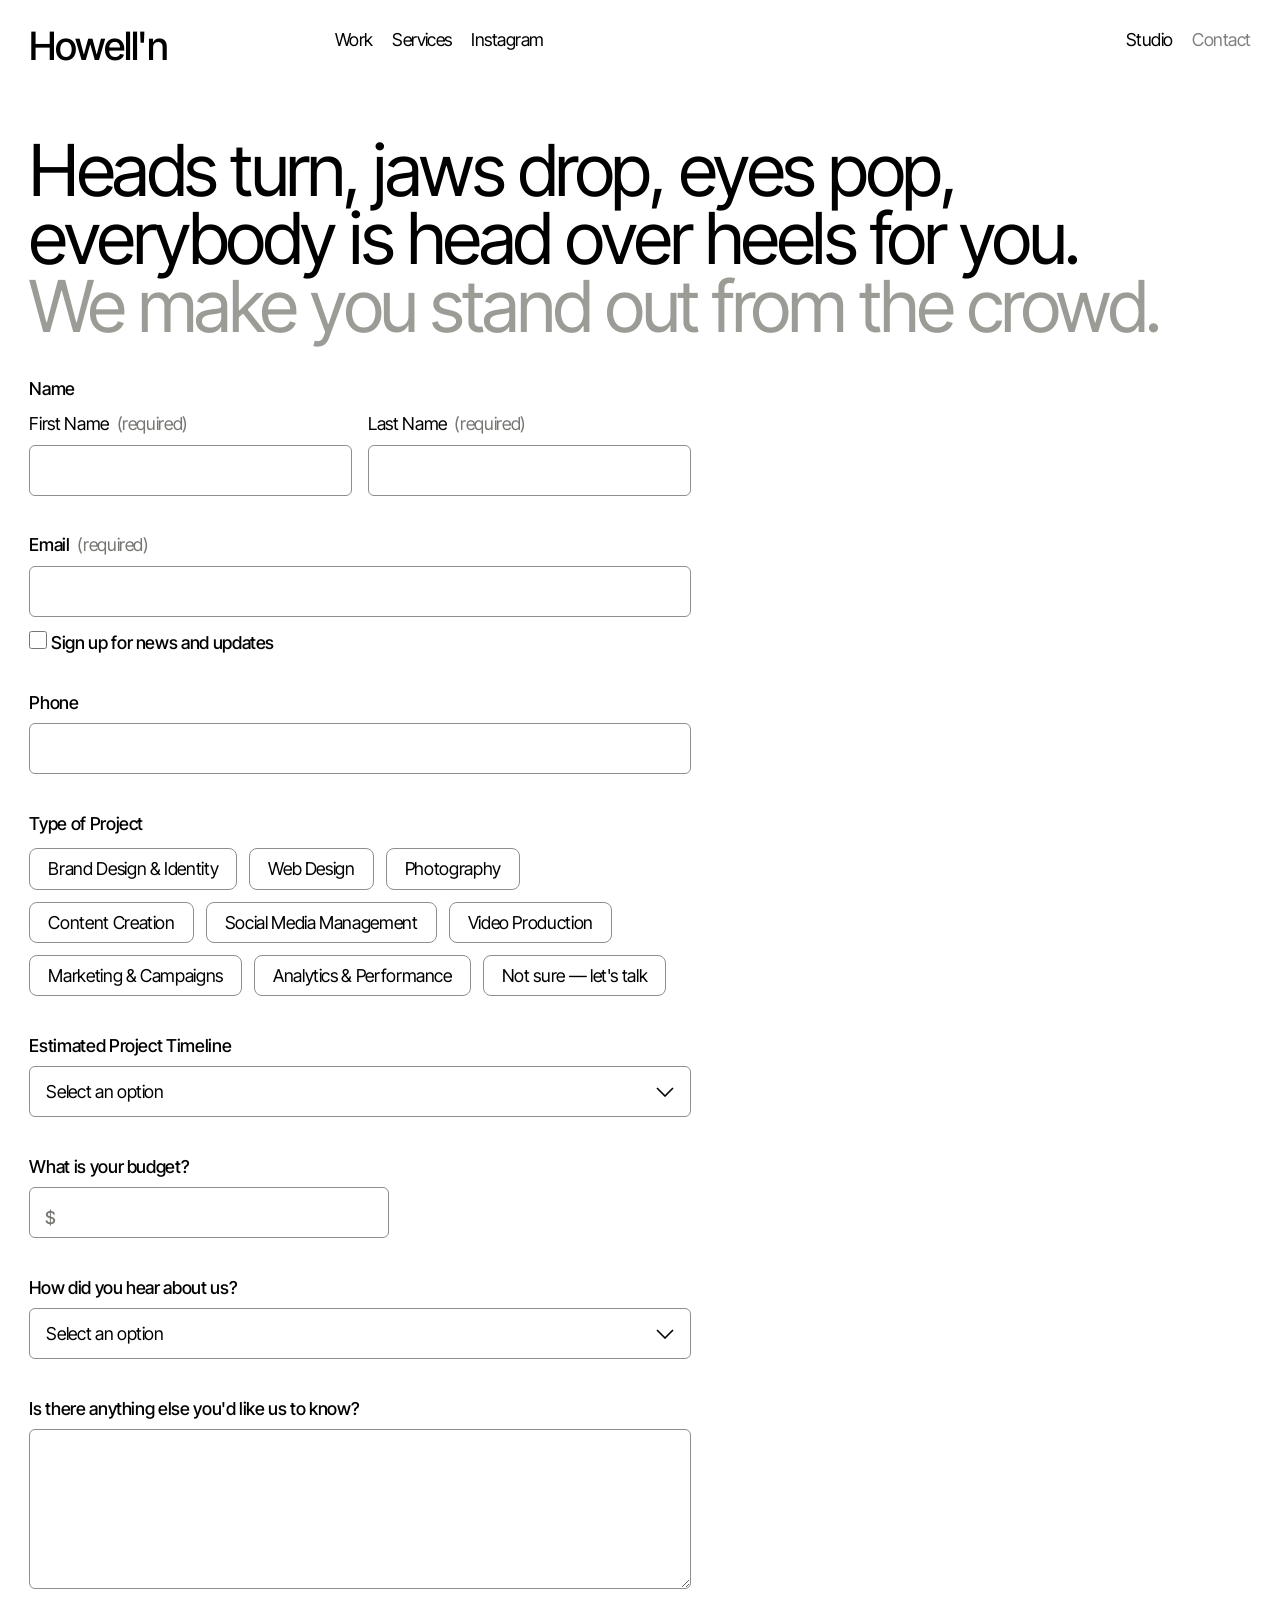
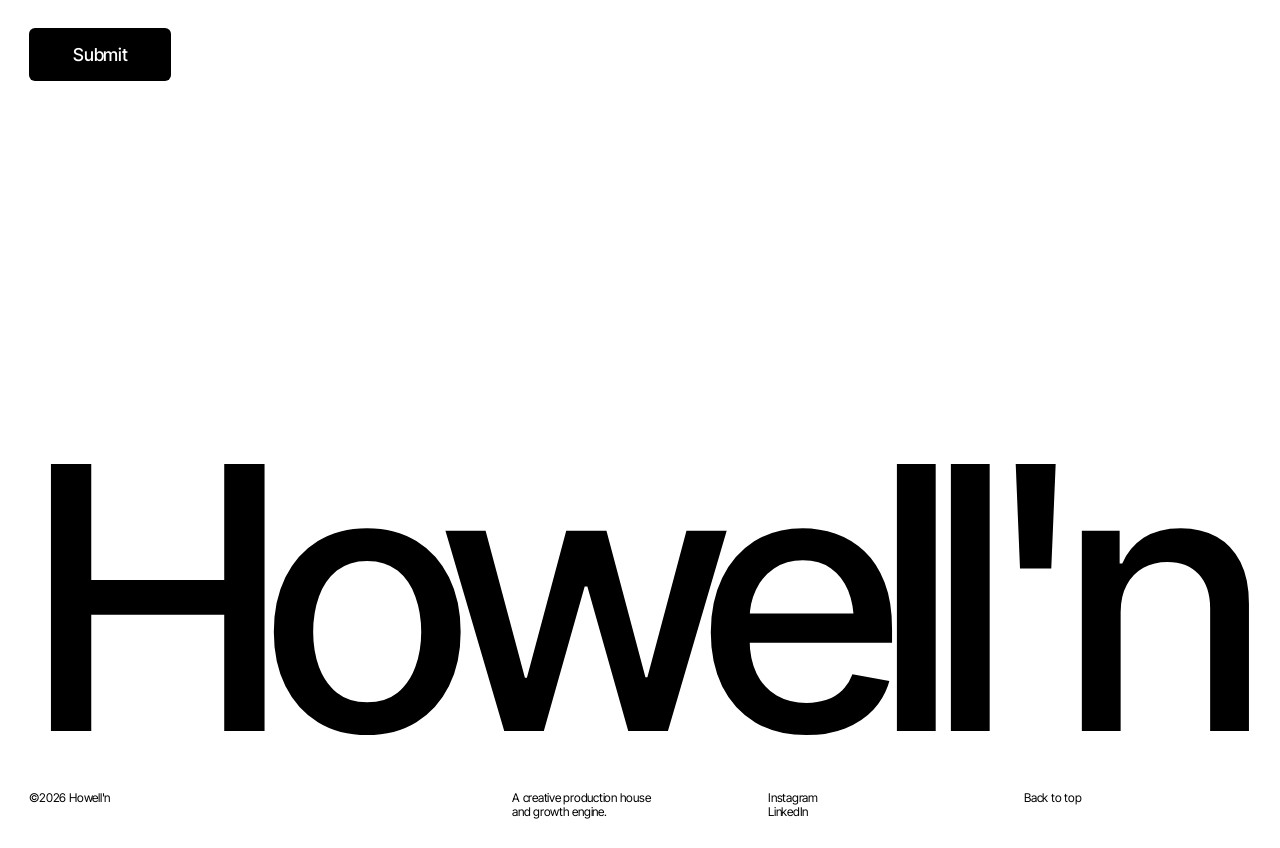
==== contact.html @ c181063a "Add Hot Kini project, matching the portfolio case (v=47) Co-Authored-By: Claude Opus 5.5 <noreply@an" ====
<!doctype html>
<html lang="en">
<head>
  <meta charset="utf-8">
  <!-- Until GitHub Pages "Enforce HTTPS" is on, send http visitors to the secure address -->
  <script>if (location.protocol === "http:" && /(^|\.)howelln\.com$/.test(location.hostname)) location.replace("https://howelln.com" + location.pathname + location.search + location.hash);</script>
  <meta name="viewport" content="width=device-width, initial-scale=1">
  <title>Contact — Howell'n</title>
  <meta name="description" content="Start a project with Howell'n.">
  <meta property="og:title" content="Contact — Howell'n">
  <meta property="og:description" content="Bringing vision to fruition.">
  <meta property="og:image" content="https://howelln.com/assets/img/og-image.jpg?v=2">
  <meta property="og:image:width" content="1200">
  <meta property="og:image:height" content="630">
  <meta name="twitter:card" content="summary_large_image">
  <link rel="icon" href="assets/img/favicon.svg?v=2" type="image/svg+xml">
  <link rel="icon" href="assets/img/favicon.png?v=2" type="image/png">
  <link rel="apple-touch-icon" href="assets/img/apple-touch-icon.png?v=2">
  <link rel="preconnect" href="https://fonts.googleapis.com">
  <link rel="preconnect" href="https://fonts.gstatic.com" crossorigin>
  <link href="https://fonts.googleapis.com/css2?family=Inter+Tight:wght@400;500&display=swap" rel="stylesheet">
  <link rel="stylesheet" href="styles.css?v=47">
</head>
<body class="page-contact">
  <a class="skip-link" href="#main">Skip to content</a>

  <header class="header">
    <a class="header-logo" href="/" aria-label="Howell'n, home">Howell'n</a>
    <nav class="header-nav" aria-label="Main">
      <a href="/#work">Work</a>
      <a href="/#capabilities">Services</a>
      <a href="https://www.instagram.com/howellnstudio/" target="_blank" rel="noopener">Instagram</a>
    </nav>
    <div class="header-right">
      <a href="/studio">Studio</a>
      <a class="header-contact" href="/contact" aria-current="page">Contact</a>
    </div>
  </header>

  <main id="main" class="contact-page">
    <span id="top"></span>

    <section class="hero">
      <h1 class="hero-title">Heads turn, jaws drop, eyes pop, everybody is head over heels for you.<br><span>We make you stand out from the crowd.</span></h1>
    </section>

    <!-- Entries go to Formspree (data-endpoint). If that address is ever removed, Submit
         falls back to opening the visitor's email app with everything filled in. -->
    <form class="cf" id="contact-form" data-endpoint="https://formspree.io/f/xqppbbpr" data-email="designs@howellnmedia.com" novalidate>
      <input type="hidden" name="_subject" value="New project enquiry from the Howell'n website">
      <fieldset class="cf-field">
        <legend>Name</legend>
        <div class="cf-row">
          <label>First Name <em>(required)</em><input type="text" name="First name" autocomplete="given-name" required></label>
          <label>Last Name <em>(required)</em><input type="text" name="Last name" autocomplete="family-name" required></label>
        </div>
      </fieldset>

      <div class="cf-field">
        <label>Email <em>(required)</em><input type="email" name="email" autocomplete="email" required></label>
        <label class="cf-check"><input type="checkbox" name="Newsletter" value="Yes"> Sign up for news and updates</label>
      </div>

      <div class="cf-field">
        <label>Phone<input type="tel" name="Phone" autocomplete="tel"></label>
      </div>

      <fieldset class="cf-field">
        <legend>Type of Project</legend>
        <div class="cf-pills">
          <label><input type="checkbox" name="Project type" value="Brand Design & Identity"><span>Brand Design &amp; Identity</span></label>
          <label><input type="checkbox" name="Project type" value="Web Design"><span>Web Design</span></label>
          <label><input type="checkbox" name="Project type" value="Photography"><span>Photography</span></label>
          <label><input type="checkbox" name="Project type" value="Content Creation"><span>Content Creation</span></label>
          <label><input type="checkbox" name="Project type" value="Social Media Management"><span>Social Media Management</span></label>
          <label><input type="checkbox" name="Project type" value="Video Production"><span>Video Production</span></label>
          <label><input type="checkbox" name="Project type" value="Marketing & Campaigns"><span>Marketing &amp; Campaigns</span></label>
          <label><input type="checkbox" name="Project type" value="Analytics & Performance"><span>Analytics &amp; Performance</span></label>
          <label><input type="checkbox" name="Project type" value="Not sure — let's talk"><span>Not sure — let's talk</span></label>
        </div>
      </fieldset>

      <div class="cf-field">
        <label>Estimated Project Timeline
          <select name="Timeline">
            <option value="">Select an option</option>
            <option>As soon as possible</option>
            <option>Within 1 month</option>
            <option>1–3 months</option>
            <option>3–6 months</option>
            <option>6+ months</option>
            <option>Flexible</option>
          </select>
        </label>
      </div>

      <div class="cf-field">
        <label>What is your budget?
          <span class="cf-money"><span aria-hidden="true">$</span><input type="text" name="Budget" inputmode="decimal"></span>
        </label>
      </div>

      <div class="cf-field">
        <label>How did you hear about us?
          <select name="Heard about us">
            <option value="">Select an option</option>
            <option>Instagram</option>
            <option>Referral / word of mouth</option>
            <option>Google</option>
            <option>LinkedIn</option>
            <option>Saw our work</option>
            <option>Other</option>
          </select>
        </label>
      </div>

      <div class="cf-field">
        <label>Is there anything else you'd like us to know?<textarea name="Message" rows="6"></textarea></label>
      </div>

      <button class="cf-submit" type="submit">Submit</button>
      <p class="cf-status" role="status" aria-live="polite"></p>
    </form>
  </main>

  <footer class="footer">
    <div class="footer-wordmark" aria-hidden="true"><span id="wordmark">Howell'n</span></div>
    <div class="footer-meta">
      <p>&copy;<span id="year">2026</span> Howell'n</p>
      <p>A creative production house<br>and growth engine.</p>
      <p>
        <a href="https://www.instagram.com/howellnstudio/" target="_blank" rel="noopener">Instagram</a><br>
        <a href="https://www.linkedin.com/company/howell-n-media/" target="_blank" rel="noopener">LinkedIn</a>
      </p>
      <p><a href="#top">Back to top</a></p>
    </div>
  </footer>

  <script src="projects.js?v=47"></script>
  <script src="main.js?v=47"></script>
</body>
</html>
---- styles.css ----
/* ==========================================================================
   Howell'n
   ========================================================================== */

:root {
  --bg: #f7f7f7;
  --fg: #000;
  --muted: #9b9c96;
  --muted-2: #767773;
  --pill: #ebebeb;
  --blank: #e8e8e6;
  --line: #000;

  --font: "Inter Tight", "Helvetica Neue", Helvetica, Arial, sans-serif;

  --gutter: clamp(16px, 2.3vw, 34px);
  --fs-sm: 12px;
  --fs-base: clamp(16px, 1.39vw, 20px);
  --fs-lg: clamp(30px, 4.3vw, 62px);
  --fs-logo: clamp(28px, 3.05vw, 44px);
  --lh-display: 0.95; /* leading for the big headlines */

  --ease: cubic-bezier(0.22, 1, 0.36, 1);
}

*,
*::before,
*::after { box-sizing: border-box; }

html { scroll-behavior: smooth; -webkit-text-size-adjust: 100%; }

body {
  margin: 0;
  background: var(--bg);
  color: var(--fg);
  font-family: var(--font);
  font-size: var(--fs-base);
  line-height: 0.95;
  letter-spacing: -0.03em;
  -webkit-font-smoothing: antialiased;
  overflow-x: hidden;
}

[hidden] { display: none !important; }
h1, h2, h3, p, ul { margin: 0; padding: 0; font-weight: 400; }
ul { list-style: none; }
img, video { display: block; max-width: 100%; }
a { color: inherit; text-decoration: none; }
button { font: inherit; letter-spacing: inherit; color: inherit; background: none; border: 0; padding: 0; cursor: pointer; }

a, button { transition: color 0.25s ease, opacity 0.25s ease; }

.skip-link {
  position: absolute; left: var(--gutter); top: -100px; z-index: 200;
  background: var(--fg); color: var(--bg); padding: 10px 14px;
}
.skip-link:focus { top: 10px; }

:focus-visible { outline: 2px solid currentColor; outline-offset: 3px; }

/* ---------- Loader ---------- */
.loader {
  position: fixed; inset: 0; z-index: 300;
  display: grid; place-items: center;
  background: radial-gradient(circle at 50% 50%, #262626 0%, #0b0b0b 38%, #000 70%);
  transition: opacity 0.5s var(--ease), visibility 0.5s;
}
.loader span {
  color: #fff; font-size: var(--fs-logo); font-weight: 500; line-height: 0.88; letter-spacing: -0.03em;
  animation: pulse 1.6s ease-in-out infinite;
}
body:not(.is-loading) .loader { opacity: 0; visibility: hidden; }
body.is-loading { overflow: hidden; }

@keyframes pulse { 50% { opacity: 0.55; transform: scale(0.97); } }

/* ---------- Header ---------- */
.header {
  position: fixed; top: 0; left: 0; right: 0; z-index: 100;
  display: grid;
  grid-template-columns: 1fr 2fr 1fr;
  align-items: start;
  padding: var(--gutter);
  color: #fff;
  mix-blend-mode: difference;
  pointer-events: none;
}
.header a { pointer-events: auto; }

.header-logo {
  font-size: var(--fs-logo); line-height: 0.88; letter-spacing: -0.03em; font-weight: 500;
  justify-self: start;
}

.header-nav { display: flex; gap: 1.1em; padding-top: 0.15em; }
.header-nav a:hover, .header-contact:hover { opacity: 0.5; }

.header-right { justify-self: end; display: flex; gap: 1.1em; padding-top: 0.15em; }
.header-right a:hover { opacity: 0.5; }
.header-right a[aria-current="page"] { opacity: 0.5; }

/* "Contact" → "Copied" swap */
.copy-email { position: relative; display: inline-grid; }
.copy-email .copy, .copy-email .copied { grid-area: 1 / 1; transition: opacity 0.3s ease, transform 0.4s var(--ease); }
.copy-email .copied { opacity: 0; transform: translateY(40%); }
.copy-email.is-copied .copy { opacity: 0; transform: translateY(-40%); }
.copy-email.is-copied .copied { opacity: 1; transform: none; }

/* ---------- Hero ---------- */
/* The headline sits centred (top to bottom) in the space between the header and
   the first project. */
.hero {
  display: flex; align-items: center;
  min-height: clamp(280px, 46vh, 520px);
  padding: calc(var(--gutter) * 2 + var(--fs-logo)) var(--gutter) 0;
}
.hero-title {
  font-size: clamp(36px, 5.6vw, 84px);
  line-height: var(--lh-display);
  letter-spacing: -0.035em;
  max-width: 16em;
}
.hero-title span { color: var(--muted); }

.hero-media {
  width: 76%;
  margin: 0 auto;
  aspect-ratio: 16 / 9;
  background: radial-gradient(circle at 50% 50%, #2a2a2a 0%, #0d0d0d 42%, #000 75%);
  display: grid; place-items: center;
  overflow: hidden;
}
.hero-media video, .hero-media img { width: 100%; height: 100%; object-fit: cover; }
.hero-mark { color: #fff; font-size: var(--fs-lg); font-weight: 500; line-height: var(--lh-display); letter-spacing: -0.035em; }

.statement {
  margin-top: clamp(40px, 5.5vw, 80px);
  font-size: var(--fs-lg);
  line-height: var(--lh-display);
  letter-spacing: -0.035em;
  max-width: 22em;
}
.statement a { color: var(--muted); }
.statement a:hover { color: var(--fg); }

/* ---------- Work ---------- */
.work { padding: clamp(80px, 10vw, 150px) var(--gutter) 0; }
.hero + .work { padding-top: 0; }

.work-head:has(.filters[hidden]) { display: none; }
.work-head {
  position: sticky; top: calc(var(--gutter) + var(--fs-logo) + 8px);
  z-index: 5;
  display: grid;
  grid-template-columns: 1fr 1fr 1fr 1fr;
  align-items: start;
  margin-bottom: clamp(48px, 6vw, 90px);
  pointer-events: none;
}
.work-head > * { pointer-events: auto; }
.work-title { font-size: var(--fs-lg); line-height: var(--lh-display); letter-spacing: -0.035em; max-width: 4em; }
.work-all { color: var(--muted); grid-column: 2; padding-top: 0.3em; }
.work-all:hover, .work-all.is-active { color: var(--fg); }

.filters { grid-column: 3 / 5; display: grid; grid-template-columns: 1fr 1fr; padding-top: 0.3em; }
.filter-list button { color: var(--muted); line-height: 0.95; text-align: left; }
.filter-list button:hover, .filter-list button.is-active { color: var(--fg); }

.work-grid {
  display: grid;
  grid-template-columns: 1fr;
  gap: clamp(56px, 7vw, 110px);
}

.work-card[hidden] { display: none; }

.work-media {
  display: block;
  position: relative;
  width: 100%;
  overflow: hidden;
  background: var(--fg);
}
.work-media img, .work-media video {
  width: 100%; height: 100%; object-fit: cover;
  transition: transform 1.2s var(--ease);
}
.work-media:hover img, .work-media:hover video { transform: scale(1.025); }
/* a logo held still over the cover (mark in projects.js) */
.work-media img.work-mark, .work-media:hover img.work-mark {
  position: absolute; left: 50%; top: 50%; width: auto; height: 58%;
  transform: translate(-50%, -50%); pointer-events: none;
}

/* Blank slot — ready for artwork */
.work-media.is-blank { background: var(--blank); }
.work-placeholder {
  position: absolute; inset: 0;
  display: grid; place-items: center;
  color: #b9b9b5;
  font-size: var(--fs-base);
}
.work-placeholder::before,
.work-placeholder::after {
  content: ""; position: absolute; inset: 0;
  background: linear-gradient(to top right, transparent calc(50% - 0.5px), #dcdcd9 50%, transparent calc(50% + 0.5px));
}
.work-placeholder::after { transform: scaleX(-1); }
.work-placeholder span { position: relative; z-index: 1; background: var(--blank); padding: 0.4em 0.7em; }

.work-info { padding-top: 12px; }
.work-card-title { font-size: var(--fs-base); }
.work-card-summary { color: var(--muted-2); margin-top: 6px; line-height: 1.1; }
.work-tags { display: flex; flex-wrap: wrap; gap: 4px; margin-top: 12px; }
.work-tags:empty { display: none; }
.work-tags button {
  font-size: var(--fs-sm); letter-spacing: -0.04em; line-height: 0.9;
  color: var(--muted-2); background: var(--pill);
  padding: 5px 7px 4px; border-radius: 3px;
}
.work-tags button:hover, .work-tags button.is-active { background: var(--fg); color: var(--bg); }

/* ---------- Section title ---------- */
.section-title {
  font-size: var(--fs-lg); line-height: var(--lh-display); letter-spacing: -0.035em;
  padding-top: 14px;
  border-top: 1px solid var(--line);
}

/* ---------- Studio stack (full-screen panels, stack as you scroll) ---------- */
.studio-stack { position: relative; margin-top: clamp(120px, 16vw, 240px); }
.studio-stack-bleed { margin-left: calc(var(--gutter) * -1); margin-right: calc(var(--gutter) * -1); }

/* Panels scroll normally; each one clips its own fixed text, so the list holds still
   while the photos pass underneath and the active name switches at the photo edge. */
.ss-panel {
  position: relative;
  height: 100vh; height: 100svh;
  clip-path: inset(0);
  color: #fff;
  background: #111;
}
.ss-bg { position: absolute; inset: 0; width: 100%; height: 100%; object-fit: cover; }
.ss-panel[data-link] { cursor: pointer; }
.ss-panel::after { /* keeps white type readable on any photo */
  content: ""; position: absolute; inset: 0;
  background: linear-gradient(90deg, rgba(0,0,0,0.35), rgba(0,0,0,0) 60%);
  pointer-events: none;
}
.ss-panel.is-shaded::after { /* stronger shade for bright photos (shade: true in projects.js) */
  background:
    linear-gradient(0deg, rgba(0,0,0,0.45), rgba(0,0,0,0) 30%),
    linear-gradient(90deg, rgba(0,0,0,0.5), rgba(0,0,0,0.12) 80%);
}
/* Round project badge + "See work" that follow the mouse (hover in projects.js) */
.ss-cursor {
  position: fixed; left: 0; top: 0; z-index: 2;
  width: clamp(170px, 14vw, 240px);
  display: none; flex-direction: column; align-items: center; gap: 12px;
  transform: translate(calc(var(--mx, 50vw) - 50%), calc(var(--my, 50vh) - clamp(170px, 14vw, 240px) / 2));
  scale: 0.6; opacity: 0; pointer-events: none;
  transform-origin: 50% calc(clamp(170px, 14vw, 240px) / 2);
  transition: opacity 0.3s ease, scale 0.4s var(--ease);
}
.ss-cursor img { width: 100%; aspect-ratio: 1; border-radius: 50%; object-fit: cover; }
.ss-cursor span {
  font-size: var(--fs-base); font-weight: 500; letter-spacing: -0.02em; white-space: nowrap;
  text-shadow: 0 1px 12px rgba(0,0,0,0.35);
}
@media (hover: hover) and (pointer: fine) {
  .ss-cursor { display: flex; }
  .ss-panel:hover .ss-cursor { opacity: 1; scale: 1; }
  .ss-panel:has(a:hover) .ss-cursor { opacity: 0; }
}
.ss-blank { display: grid; place-items: end end; }
.ss-blank span { font-size: var(--fs-sm); color: rgba(255,255,255,0.35); padding: var(--gutter); }
.ss-tone-1 { background: radial-gradient(circle at 70% 40%, #3b3b3b, #0c0c0c 70%); }
.ss-tone-2 { background: radial-gradient(circle at 30% 70%, #4a4a46, #141414 70%); }
.ss-tone-3 { background: radial-gradient(circle at 60% 60%, #5c5c58, #1b1b1a 75%); }
.ss-tone-4 { background: radial-gradient(circle at 50% 30%, #2e2e2e, #050505 70%); }

.ss-inner {
  position: fixed; inset: 0; z-index: 1;
  display: flex; flex-direction: column; justify-content: center;
  padding: calc(var(--fs-logo) + var(--gutter) * 2) var(--gutter) var(--gutter);
}
.ss-label { font-weight: 500; font-size: var(--fs-base); }
.ss-list { margin-top: clamp(32px, 4vw, 60px); }
.ss-list a {
  display: inline-block;
  font-size: clamp(38px, 5.2vw, 76px); font-weight: 500;
  line-height: 0.98; letter-spacing: -0.035em;
  opacity: 0.45;
  transition: opacity 0.3s ease;
}
.ss-list a:hover, .ss-list a.is-active { opacity: 1; }
.ss-detail {
  position: absolute; left: var(--gutter); right: var(--gutter); bottom: var(--gutter);
  display: flex; justify-content: space-between; align-items: end; gap: var(--gutter);
  font-size: var(--fs-sm); line-height: 1.25; letter-spacing: -0.02em;
}
.ss-detail p { max-width: 30em; }
.ss-link { white-space: nowrap; border-bottom: 1px solid currentColor; }
.ss-link-mob { display: none; }
/* Phones and touch screens: no mouse badge, so "See work" is a solid button above the services line */
@media (max-width: 768px), (hover: none) {
  .ss-detail { flex-direction: column-reverse; align-items: flex-start; gap: 14px; }
  .ss-link {
    border: 0; background: #fff; color: #111;
    padding: 12px 22px; border-radius: 999px;
    font-size: var(--fs-base); font-weight: 500; letter-spacing: -0.02em;
  }
  .ss-link-desk { display: none; }
  .ss-link-mob { display: inline; }
}

/* ---------- Contact ---------- */
.contact {
  margin: clamp(120px, 16vw, 240px) var(--gutter) 0;
  padding-top: 14px;
  border-top: 1px solid var(--muted);
  font-size: var(--fs-lg); line-height: var(--lh-display); letter-spacing: -0.035em;
}
.contact-title { font-size: inherit; }
.contact-link { display: block; color: var(--muted); width: fit-content; }
.contact-link:hover { color: var(--fg); }

/* ---------- Footer ---------- */
.footer { padding: clamp(100px, 14vw, 220px) var(--gutter) var(--gutter); }
.footer-wordmark { width: 100%; overflow: hidden; }
.footer-wordmark span {
  display: inline-block; white-space: nowrap;
  font-weight: 500; line-height: 0.8; letter-spacing: -0.06em;
  font-size: 22vw; /* refined by JS to fit */
  padding-bottom: 0.04em;
}
.footer-meta {
  display: grid; grid-template-columns: 2fr 1fr 1fr 1fr; gap: var(--gutter);
  margin-top: clamp(20px, 2.5vw, 36px);
  font-size: var(--fs-sm); line-height: 1.15; letter-spacing: -0.02em;
}
.footer-meta a:hover { color: var(--muted); }

/* ==========================================================================
   Project profile (project.html)
   ========================================================================== */
.page-project main { padding: 0 var(--gutter); }

.project-head { padding-top: calc(var(--gutter) * 2 + var(--fs-logo) + 24px); }
.project-title {
  font-size: var(--fs-lg); line-height: var(--lh-display); letter-spacing: -0.035em; font-weight: 500;
  max-width: 13em;
}
.project-title a { color: var(--muted); }

.project-meta {
  display: grid; grid-template-columns: 1fr 1fr 2fr;
  margin: clamp(80px, 11vw, 160px) 0 0;
  padding-top: 10px;
  border-top: 1px solid var(--muted);
  font-size: var(--fs-sm); line-height: 1.15; letter-spacing: -0.02em;
}
.project-meta dt { color: var(--muted-2); }
.project-meta dd { margin: 0; }
@media (min-width: 769px) { .project-meta { font-size: clamp(16px, 1.15vw, 18px); line-height: 1.25; } } /* same as Studio Information */

.project-hero { margin-top: clamp(24px, 3vw, 40px); }

/* media slot */
.pm { position: relative; margin: 0; width: 100%; overflow: hidden; background: var(--fg); }
.pm img, .pm video { width: 100%; height: 100%; object-fit: cover; }
.pm.is-blank { background: var(--blank); }

/* blocks */
.project-blocks { display: grid; gap: clamp(8px, 0.7vw, 10px); }

/* Case-study layout (layout: "case" in projects.js) — carried over from the
   portfolio case pages so a project reads the same in both places. */
.project-blocks.is-case {
  display: block; margin-top: clamp(24px, 3vw, 40px);
  --cs-space: clamp(44px, 5.5vw, 88px); --cs-r: 24px; --cs-gap: 12px; --cs-fg: #111110;
}
.cs-statement {
  font-size: clamp(20px, 2.5vw, 34px); font-weight: 400;
  line-height: 1.32; letter-spacing: -0.015em;
  max-width: 52ch; margin: 64px 0 72px; color: rgba(17, 17, 16, 0.78);
}
.cs-statement .lead { font-weight: 700; color: var(--cs-fg); }
.cs-bleed { margin: 0 calc(var(--gutter) * -1) var(--cs-space); }
.cs-bleed img { width: 100%; height: auto; display: block; }
.cs-full { margin: 0 0 var(--cs-space); }
.cs-full img { width: 100%; height: auto; display: block; border-radius: var(--cs-r); }
.cs-pair { display: grid; grid-template-columns: 1fr 1fr; gap: var(--cs-gap); margin-bottom: var(--cs-space); }
.cs-pair figure { margin: 0; }
.cs-pair img { width: 100%; height: auto; display: block; border-radius: var(--cs-r); }
.cs-trio {
  display: grid; grid-template-columns: repeat(3, 1fr);
  gap: clamp(20px, 3.4vw, 64px);
  max-width: 78%; margin: 0 auto var(--cs-space);
}
.cs-trio img { width: 100%; height: auto; display: block; border-radius: var(--cs-r); }

/* motion panel — a portrait clip rotated to fill a 16:9 frame, line set over it.
   The video's width is the frame's height (9/16 of its width); rotating 90deg
   swaps the two, so it lands exactly with no crop. */
.cs-motion {
  position: relative; width: 100%; aspect-ratio: 16 / 9;
  overflow: hidden; border-radius: var(--cs-r);
  background: #000; margin-bottom: var(--cs-space);
}
.cs-motion video {
  position: absolute; left: 50%; top: 50%;
  width: calc(100% * 9 / 16); height: auto;
  transform: translate(-50%, -50%) rotate(90deg);
}
.cs-motion .mo-copy {
  position: absolute; inset: 0; z-index: 2;
  display: flex; flex-direction: column; align-items: center; justify-content: center;
  gap: clamp(18px, 3vw, 44px); text-align: center; padding: 6%;
  pointer-events: none;
}
.cs-motion .mo-line { font-size: clamp(26px, 5vw, 72px); line-height: 1.05; color: #70CDDF; margin: 0; }
.cs-motion img.mo-line { width: min(62%, 620px); height: auto; display: block; }
.cs-motion .mo-mark { width: clamp(110px, 13vw, 230px); height: auto; display: block; }

/* packaging — label flat on the left, bottle with live Square Peg callouts on
   the right. The right column keeps the Figma frame's 937x713 ratio so the
   callout percentages stay valid at any width. */
.cs-pack { position: relative; width: 100%; aspect-ratio: 1920 / 860; margin-bottom: var(--cs-space); }
.pk-label { position: absolute; left: 7.08%; top: 0; width: 31.41%; height: auto; }
.pk-bot {
  position: absolute; left: 45.47%; top: 8.55%; width: 48.80%;
  aspect-ratio: 936.97 / 713.2; container-type: inline-size;
}
.bo-head { position: absolute; left: 6.70%; top: 0; width: 79.82%; height: auto; }
.bo-bottle { position: absolute; left: 0; top: 34.30%; width: 100%; height: auto; }
.bo-note {
  position: absolute; left: var(--x); top: var(--y); width: var(--w);
  font-family: "Square Peg", var(--font); font-weight: 400;
  font-size: 5.4cqw; line-height: 1.1; letter-spacing: 0; color: var(--cs-fg);
  white-space: nowrap; transform-origin: left center;
  transform: rotate(var(--r)) translate(0, 0);
  transition: transform 0.45s cubic-bezier(0.2, 0.7, 0.2, 1);
}
.bo-note:hover { transform: rotate(var(--r)) translate(0, -6px) scale(1.04); }
@media (prefers-reduced-motion: reduce) {
  .bo-note, .bo-note:hover { transition: none; transform: rotate(var(--r)); }
}
/* red panel — screens framed in brand red */
.cs-red {
  background: #D8232A; border-radius: var(--cs-r);
  padding: clamp(22px, 3vw, 54px); margin-bottom: var(--cs-space);
}
.cs-red video, .cs-red img { width: 100%; height: auto; display: block; border-radius: 8px; }
/* colour panel with the piece inset */
.cs-panel {
  border-radius: var(--cs-r); margin-bottom: var(--cs-space);
  padding: clamp(28px, 4.5vw, 90px) clamp(24px, 6vw, 180px);
}
.cs-panel img { width: 100%; height: auto; display: block; border-radius: 4px; }

/* a row of screens on a panel; width follows the count so N fit across */
.cs-screens {
  background: var(--screens-bg, #261406); border-radius: var(--cs-r);
  margin-bottom: var(--cs-space);
  padding: clamp(36px, 5vw, 96px) clamp(20px, 4vw, 64px);
  display: flex; flex-wrap: wrap; justify-content: center; align-items: flex-start;
  --sgap: clamp(18px, 3vw, 64px); gap: var(--sgap);
}
.cs-screens img {
  width: min(300px, calc((100% - (var(--screens-n, 3) - 1) * var(--sgap)) / var(--screens-n, 3)));
  height: auto; display: block;
}

/* colour swatches — hover unfolds tints/shades + the breakdown */
.cs-swatches {
  display: grid; grid-template-columns: repeat(4, 1fr);
  gap: clamp(12px, 1.6vw, 28px); margin: 0 auto var(--cs-space);
}
.cs-swatch {
  position: relative; aspect-ratio: 1 / 1.7; overflow: hidden;
  border-radius: var(--cs-r); outline: none;
  transition: transform 0.5s cubic-bezier(0.2, 0.7, 0.2, 1);
}
.cs-swatch:hover, .cs-swatch:focus-visible { transform: translateY(-6px); }
.sw-ref {
  position: absolute; top: 13px; left: 13px; z-index: 3;
  width: 36%; aspect-ratio: 1; border-radius: 6px; overflow: hidden;
  box-shadow: 0 2px 12px rgba(0, 0, 0, 0.2);
}
.sw-ref img { width: 100%; height: 100%; object-fit: cover; display: block; }
.sw-steps { position: absolute; inset: 0; display: flex; flex-direction: column; }
.sw-steps i { flex: 1; display: block; opacity: 0; transition: opacity 0.45s ease; }
.cs-swatch:hover .sw-steps i, .cs-swatch:focus-visible .sw-steps i { opacity: 1; }
.sw-info {
  position: absolute; left: 0; right: 0; bottom: 0; z-index: 2;
  padding: 16px 14px 15px;
  display: flex; flex-direction: column; gap: 3px;
  color: #FBF5EB; line-height: 1.2; letter-spacing: 0;
  background: linear-gradient(to top, rgba(0, 0, 0, 0.55), transparent);
  opacity: 0; transform: translateY(8px);
  transition: opacity 0.4s ease, transform 0.4s ease; transition-delay: 0.12s;
}
.cs-swatch.on-light .sw-info { color: #111110; background: linear-gradient(to top, rgba(255, 255, 255, 0.6), transparent); }
.cs-swatch:hover .sw-info, .cs-swatch:focus-visible .sw-info { opacity: 1; transform: none; }
.sw-name { font-size: 13px; font-weight: 700; letter-spacing: 0.02em; margin-bottom: 2px; }
.sw-val { font-size: 11px; letter-spacing: 0.06em; opacity: 0.85; }

/* square: true in projects.js — no rounded corners anywhere in the case */
.project-blocks.is-case.is-square { --cs-r: 0; }
.is-square .cs-red video, .is-square .cs-red img,
.is-square .cs-panel img, .is-square .sw-ref { border-radius: 0; }

/* tinted clip with the mark held still over it */
.cs-clip {
  position: relative; width: 100%; aspect-ratio: 1929 / 1187;
  overflow: hidden; border-radius: var(--cs-r);
  margin-bottom: var(--cs-space); background: #161d11;
}
.cs-clip video { position: absolute; inset: 0; width: 100%; height: 100%; object-fit: cover; display: block; }
.cl-mark { position: absolute; left: 50%; top: 50%; width: 28.8%; transform: translate(-50%, -50%); display: block; z-index: 2; }

/* slide: a row that never stops, and can be dragged */
.cs-slide {
  position: relative; overflow: hidden; margin-bottom: var(--cs-space);
  cursor: grab; touch-action: pan-y;
}
.cs-slide.is-dragging { cursor: grabbing; }
.sl-track {
  display: flex; width: max-content;
  animation: sl-run var(--sl-dur, 46s) linear infinite;
  will-change: transform;
}
.sl-track img {
  width: clamp(240px, 27vw, 340px); height: auto; display: block;
  border-radius: var(--cs-r); margin-right: 14px;
  user-select: none; -webkit-user-drag: none;
}
@keyframes sl-run { from { transform: translate3d(0, 0, 0); } to { transform: translate3d(-50%, 0, 0); } }

/* a wall of patterns, each cell mid-change */
.cs-patterns {
  display: grid; grid-template-columns: repeat(3, 1fr);
  gap: clamp(10px, 1.4vw, 22px); margin-bottom: var(--cs-space);
}
.pt-cell {
  position: relative; aspect-ratio: var(--pt-ratio, 565.34 / 443.5);
  border-radius: var(--cs-r); overflow: hidden; background: #1d2418;
}
.pt-cell img {
  position: absolute; inset: 0; width: 100%; height: 100%;
  object-fit: cover; display: block; opacity: 0;
  animation-duration: var(--pt-dur, 13.2s);
  animation-timing-function: linear;
  animation-iteration-count: infinite;
  will-change: opacity;
}
@media (prefers-reduced-motion: reduce) {
  .sl-track { animation: none; }
  .cs-slide { overflow-x: auto; }
  .pt-cell img { animation: none; }
  .pt-cell img:first-child { opacity: 1; }
}

@media (max-width: 768px) {
  .sl-track img { width: min(70vw, 290px); margin-right: 10px; }
  .cs-panel { padding: 20px 16px; }
  .cs-screens { padding: 26px 16px; gap: 14px; }
  .cs-screens img { width: calc(50% - 7px); }
  .cs-swatches { grid-template-columns: repeat(2, 1fr); gap: 10px; }
  .sw-info, .sw-steps i { opacity: 1; transform: none; } /* no hover on touch */
  .cs-patterns { grid-template-columns: repeat(2, 1fr); gap: 10px; }
  .project-blocks.is-case { --cs-space: clamp(30px, 7vw, 52px); --cs-r: 18px; --cs-gap: 8px; }
  .cs-statement { margin: 40px 0 46px; }
  .cs-pair { grid-template-columns: 1fr; }
  .cs-trio { grid-template-columns: 1fr; gap: 18px; max-width: 100%; }
  .cs-motion { aspect-ratio: 4 / 5; }
  .cs-motion video { width: calc(100% * 5 / 4); }
  .cs-pack { aspect-ratio: auto; display: flex; flex-direction: column; gap: 26px; }
  .pk-label { position: static; width: 72%; margin: 0 auto; }
  .pk-bot { position: relative; left: auto; top: auto; width: 100%; }
}
.pb + .pb { margin-top: clamp(0px, 0vw, 0px); }
.pb-split-row { display: grid; grid-template-columns: 1fr 1fr; gap: clamp(8px, 0.7vw, 10px); align-items: start; }
.pb-split.wide-left .pb-split-row { grid-template-columns: 2fr 1fr; }
.pb-split.wide-right .pb-split-row { grid-template-columns: 1fr 2fr; }
.pb-grid-row { display: grid; grid-template-columns: repeat(var(--cols, 3), 1fr); gap: clamp(8px, 0.7vw, 10px); }

.p-caption {
  display: grid; grid-template-columns: 1fr 1fr;
  padding: 12px 0 clamp(40px, 5vw, 72px);
}
.p-caption-label { color: var(--muted); }

.pb-statement {
  text-align: center;
  padding: clamp(100px, 14vw, 210px) 0;
}
.pb-statement h2 {
  font-size: clamp(32px, 5vw, 72px); line-height: var(--lh-display); letter-spacing: -0.035em; font-weight: 500;
  max-width: 13em; margin: 0 auto;
}
.pb-more { margin-top: 24px; color: var(--muted); }
.pb-more:hover { color: var(--fg); }
.pb-more-text { max-width: 34em; margin: 20px auto 0; line-height: 1.1; }

.pb-carousel-track {
  display: flex; overflow-x: auto; scroll-snap-type: x mandatory;
  scrollbar-width: none; cursor: e-resize;
}
.pb-carousel-track::-webkit-scrollbar { display: none; }
.pb-slide { flex: 0 0 100%; scroll-snap-align: start; }
.pb-carousel-ui {
  display: flex; justify-content: space-between; align-items: center;
  padding-top: 12px; font-size: var(--fs-sm); color: var(--muted-2);
}
.pb-carousel-ui button { color: var(--muted-2); }
.pb-carousel-ui button:hover { color: var(--fg); }
.pb-carousel .p-caption { padding-top: 4px; }

.pb-text { display: grid; grid-template-columns: 1fr 1fr; padding: clamp(60px, 8vw, 120px) 0; }
.pb-text h2 { font-size: var(--fs-lg); line-height: var(--lh-display); letter-spacing: -0.035em; }
.pb-text p + p { margin-top: 1em; }
.pb-text p { line-height: 1.1; }

/* overview + team */
.project-overview {
  display: grid; grid-template-columns: 1fr 1fr;
  margin-top: clamp(120px, 16vw, 240px);
  border-top: 1px solid var(--line);
}
.project-overview .section-title { border-top: 0; }
.project-overview-body { padding-top: 14px; }
.project-overview-body p { line-height: 1.1; max-width: 34em; }
.project-overview-body p + p { margin-top: 1em; }

.project-team {
  display: grid; grid-template-columns: 1fr 1fr;
  margin-top: clamp(64px, 8vw, 120px);
  font-size: var(--fs-sm); line-height: 1.15; letter-spacing: -0.02em;
}
.project-team h2 { font-size: var(--fs-base); }
.project-team dl { margin: 0; display: grid; grid-template-columns: 1fr 1fr; gap: 14px var(--gutter); }
.project-team dt { color: var(--muted-2); }
.project-team dd { margin: 0; }

.project-pager {
  display: flex; justify-content: space-between; gap: var(--gutter);
  margin-top: clamp(100px, 14vw, 200px);
  padding-top: 14px;
  border-top: 1px solid var(--muted);
  font-size: var(--fs-lg); line-height: var(--lh-display); letter-spacing: -0.035em;
}
.project-pager a:last-child { text-align: right; }
.project-pager span { color: var(--muted); }
.project-pager a:hover span { color: var(--fg); }

@media (max-width: 720px) {
  .project-meta { grid-template-columns: 1fr 1fr; row-gap: 14px; }
  .project-meta > div:last-child { grid-column: 1 / -1; }
  .pb-split-row, .pb-split.wide-left .pb-split-row, .pb-split.wide-right .pb-split-row { grid-template-columns: 1fr; }
  .pb-grid-row { grid-template-columns: repeat(2, 1fr); }
  .p-caption, .pb-text, .project-overview, .project-team { grid-template-columns: 1fr; row-gap: 6px; }
  .project-team dl { grid-template-columns: 1fr; margin-top: 12px; }
  .project-pager { font-size: 26px; flex-direction: column; }
  .project-pager a:last-child { text-align: left; }
}

/* ==========================================================================
   Studio (studio.html) — dark page
   ========================================================================== */
.page-studio {
  --bg: #000;
  --fg: #fff;
  --muted: #8b8c86;
  --muted-2: #a5a6a0;
  --line: #3a3a3a;
  --blank: #141414;
}
.page-studio .work-placeholder { color: #4a4a48; }
.page-studio .work-placeholder::before,
.page-studio .work-placeholder::after { background: linear-gradient(to top right, transparent calc(50% - 0.5px), #262626 50%, transparent calc(50% + 0.5px)); }
.page-studio .work-placeholder span { background: var(--blank); }
.header-nav a[aria-current="page"] { opacity: 0.5; }

.studio-page { padding: 0 var(--gutter); }

.st-intro { padding-top: calc(var(--gutter) * 2 + var(--fs-logo) + 4px); }
.st-intro h1,
.st-indent,
.st-title {
  font-size: var(--fs-lg); line-height: var(--lh-display); letter-spacing: -0.035em; font-weight: 500;
}
.st-indent { text-indent: 50%; }
.st-intro .st-indent { margin-top: calc(var(--lh-display) * -1em); } /* first line sits beside the title's last line */

.st-section {
  position: relative;
  margin-top: clamp(120px, 16vw, 240px);
  padding-top: 14px;
  border-top: 1px solid var(--line);
}
.st-title-inline { position: absolute; top: 14px; left: 0; }

/* Information */
.st-info { display: grid; grid-template-columns: 1fr 1fr; }
.st-info-grid { display: grid; grid-template-columns: 1fr 1fr; gap: 0 var(--gutter); }
.st-block {
  font-size: var(--fs-sm); line-height: 1.2; letter-spacing: -0.02em;
  padding: 0 0 clamp(48px, 6vw, 80px);
}
.st-block:nth-child(n + 3) { border-top: 1px solid var(--line); padding-top: 14px; }
.st-block h3 { font-weight: 500; margin-bottom: 14px; }
.st-block li, .st-block dd { color: var(--muted-2); }
.st-block dt { font-weight: 500; }
.st-block dd { margin: 0 0 12px; }
@media (min-width: 769px) { .st-block { font-size: clamp(16px, 1.15vw, 18px); line-height: 1.25; } }
.st-block a:hover { color: var(--fg); }

/* Approach */
.st-stages {
  display: grid; grid-template-columns: repeat(4, 1fr); gap: var(--gutter);
  margin-top: clamp(80px, 10vw, 150px);
}
.st-stage h3 { font-size: var(--fs-sm); font-weight: 500; margin-top: 12px; }
.st-stage p {
  font-size: var(--fs-sm); line-height: 1.25; letter-spacing: -0.02em;
  color: var(--muted-2); margin-top: 8px; max-width: 26em;
}

.page-studio .studio-stack + .contact { margin-top: clamp(80px, 10vw, 150px); }
.page-studio .contact { border-top-color: var(--line); }

/* Floating reel */
.st-reel {
  position: fixed; right: var(--gutter); bottom: var(--gutter); z-index: 90;
  width: clamp(120px, 11vw, 160px); aspect-ratio: 16 / 9;
  background: #1a1a1a; overflow: hidden;
  display: grid; place-items: end start;
}
.st-reel video { position: absolute; inset: 0; width: 100%; height: 100%; object-fit: cover; }
.st-reel span { position: relative; font-size: 10px; letter-spacing: -0.01em; color: #fff; padding: 6px 7px; }

@media (max-width: 1024px) {
  .st-stages { grid-template-columns: repeat(2, 1fr); row-gap: 40px; }
}
@media (max-width: 720px) {
  .st-indent { text-indent: 0; }
  .st-intro .st-indent { margin-top: 0.3em; }
  .st-title-inline { position: static; margin-bottom: 0.3em; }
  .st-info { grid-template-columns: 1fr; row-gap: 24px; }
  .st-reel { display: none; }
}

/* ---------- Reveal ---------- */
.reveal { opacity: 0; transform: translateY(16px); transition: opacity 0.55s var(--ease), transform 0.7s var(--ease); }
.reveal.is-in { opacity: 1; transform: none; }

@media (prefers-reduced-motion: reduce) {
  html { scroll-behavior: auto; }
  .reveal { opacity: 1; transform: none; transition: none; }
  .loader img { animation: none; }
}

/* ---------- Tablet ---------- */
@media (max-width: 1024px) {
}

/* ---------- Mobile ---------- */
@media (max-width: 720px) {
  .header { grid-template-columns: 1fr auto; }
  .header-nav { display: none; }
  .hero-media { width: 100%; }
  .statement { max-width: none; }

  .work-head { position: static; grid-template-columns: 1fr 1fr; row-gap: 24px; }
  .work-all { grid-column: 2; justify-self: end; }
  .filters { grid-column: 1 / -1; grid-template-columns: 1fr 2fr; }


  .contact-link { font-size: 0.62em; line-height: 1; margin-top: 0.2em; }
  .footer-meta { grid-template-columns: 1fr 1fr; row-gap: 16px; }
}

/* ---------- Contact page (white, with the enquiry form) ---------- */
.page-contact { background: #fff; }
.contact-page .hero { min-height: clamp(260px, 42vh, 480px); }
.cf {
  max-width: 720px;
  padding: 0 var(--gutter) clamp(100px, 12vw, 180px);
  font-size: var(--fs-base); line-height: 1.2; letter-spacing: -0.02em;
}
.cf fieldset { border: 0; margin: 0 0 clamp(28px, 3vw, 40px); padding: 0; min-width: 0; }
.cf-field { margin-bottom: clamp(28px, 3vw, 40px); }
.cf legend, .cf-field > label, .cf-row > label { display: block; font-weight: 500; }
.cf legend { margin-bottom: 14px; padding: 0; }
.cf em { font-style: normal; font-weight: 400; color: var(--muted-2); margin-left: 4px; }
.cf-row { display: grid; grid-template-columns: 1fr 1fr; gap: 16px; }
.cf-row > label { font-weight: 400; }
.cf input[type="text"], .cf input[type="email"], .cf input[type="tel"], .cf select, .cf textarea {
  display: block; width: 100%; margin-top: 10px;
  font: inherit; font-weight: 400; letter-spacing: inherit; color: var(--fg);
  background: #fff; border: 1px solid #8e8e8a; border-radius: 6px;
  padding: 14px 16px;
  transition: border-color 0.2s ease;
}
.cf input:focus, .cf select:focus, .cf textarea:focus { outline: none; border-color: var(--fg); box-shadow: 0 0 0 1px var(--fg); }
.cf.was-checked input:invalid { border-color: #c0392b; }
.cf select {
  appearance: none; -webkit-appearance: none; cursor: pointer;
  background: #fff url("data:image/svg+xml,%3Csvg xmlns='http://www.w3.org/2000/svg' width='18' height='10' viewBox='0 0 18 10'%3E%3Cpath d='M1 1l8 8 8-8' fill='none' stroke='%23000' stroke-width='1.6'/%3E%3C/svg%3E") no-repeat right 16px center;
  padding-right: 48px;
}
.cf select:invalid, .cf select option[value=""] { color: var(--muted-2); }
.cf textarea { resize: vertical; min-height: 160px; }
.cf-check { display: flex; align-items: center; gap: 12px; margin-top: 14px; font-weight: 400; cursor: pointer; }
.cf-check input { width: 18px; height: 18px; margin: 0; accent-color: #000; }
.cf-money { position: relative; display: block; max-width: 360px; }
.cf-money > span { position: absolute; left: 16px; top: calc(50% + 5px); transform: translateY(-50%); color: var(--muted-2); pointer-events: none; }
.cf-money input { padding-left: 34px !important; }
.cf-pills { display: flex; flex-wrap: wrap; gap: 12px; }
.cf-pills label { cursor: pointer; }
.cf-pills input { position: absolute; opacity: 0; pointer-events: none; }
.cf-pills span {
  display: inline-block; padding: 9px 18px;
  border: 1px solid #8e8e8a; border-radius: 8px;
  transition: background 0.2s ease, color 0.2s ease, border-color 0.2s ease;
}
.cf-pills label:hover span { border-color: var(--fg); }
.cf-pills input:checked + span { background: var(--fg); color: #fff; border-color: var(--fg); }
.cf-pills input:focus-visible + span { outline: 2px solid var(--fg); outline-offset: 2px; }
.cf-submit {
  font: inherit; font-weight: 500; letter-spacing: inherit;
  background: #000; color: #fff; border: 0; border-radius: 6px;
  padding: 16px 44px; cursor: pointer;
  transition: opacity 0.2s ease;
}
.cf-submit:hover { opacity: 0.8; }
.cf-status { margin-top: 16px; color: var(--muted-2); min-height: 1.2em; }
@media (max-width: 600px) {
  .cf-row { grid-template-columns: 1fr; gap: 20px; }
}


/* ---------- Hot Kini: bottle over the surf photo, labels blinking ---------- */
.cs-bottle {
  position: relative; width: 100%; aspect-ratio: 1695 / 1156;
  border-radius: var(--cs-r); overflow: hidden; margin-bottom: var(--cs-space);
  background: #3a3a3a;
}
.cs-bottle .bt-bg { position: absolute; inset: 0; width: 100%; height: 100%; object-fit: cover; display: block; }
/* where the bottle sits in the Figma section (71:8726) */
.bt-labels { position: absolute; left: 48.26%; top: 12.28%; width: 43.06%; aspect-ratio: 1460 / 1743; }
.bt-labels img { position: absolute; inset: 0; width: 100%; height: 100%; display: block; opacity: 0; }
.bt-labels img.is-under { opacity: 1; z-index: 1; }
.bt-labels img.is-on { opacity: 1; z-index: 2; }
/* a board exported with its own edges: no rounding, full width on phones */
.cs-narrow img { border-radius: 0; }
@media (max-width: 768px) { .cs-narrow { width: 100% !important; } }
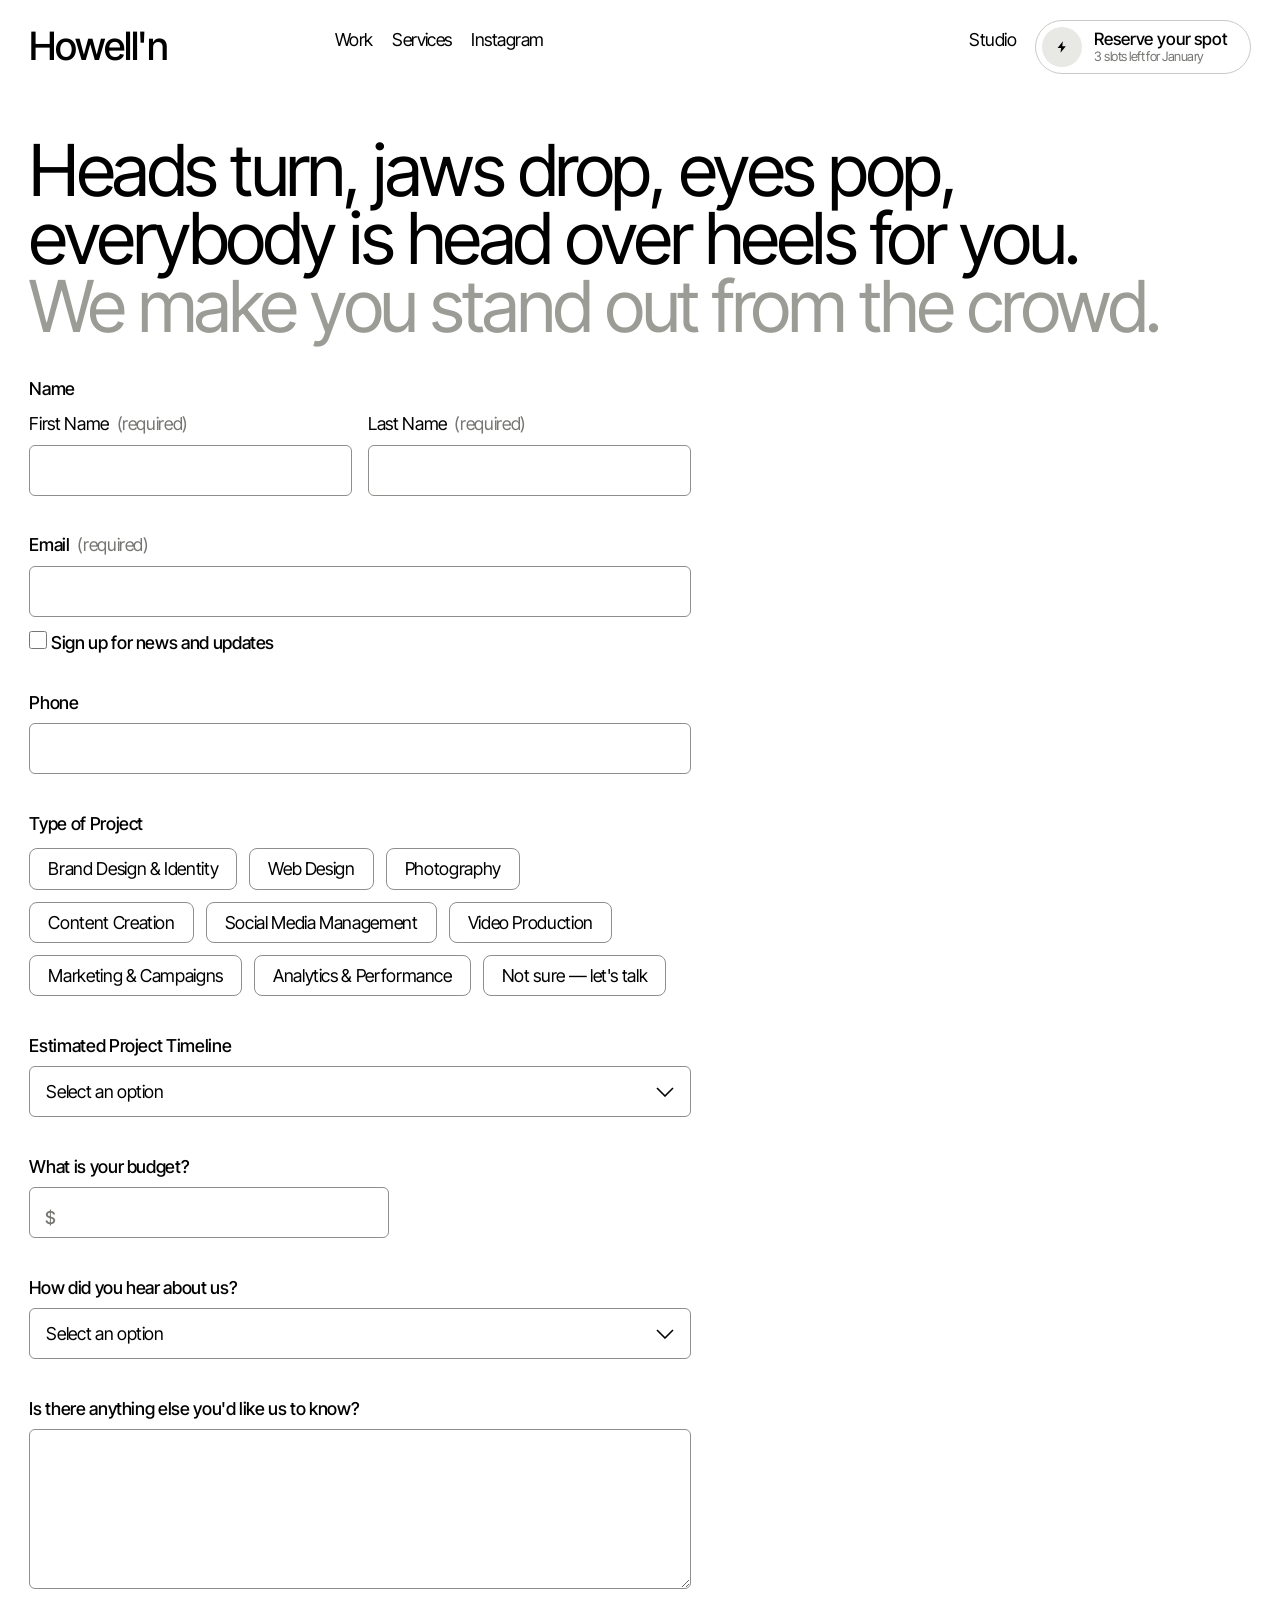
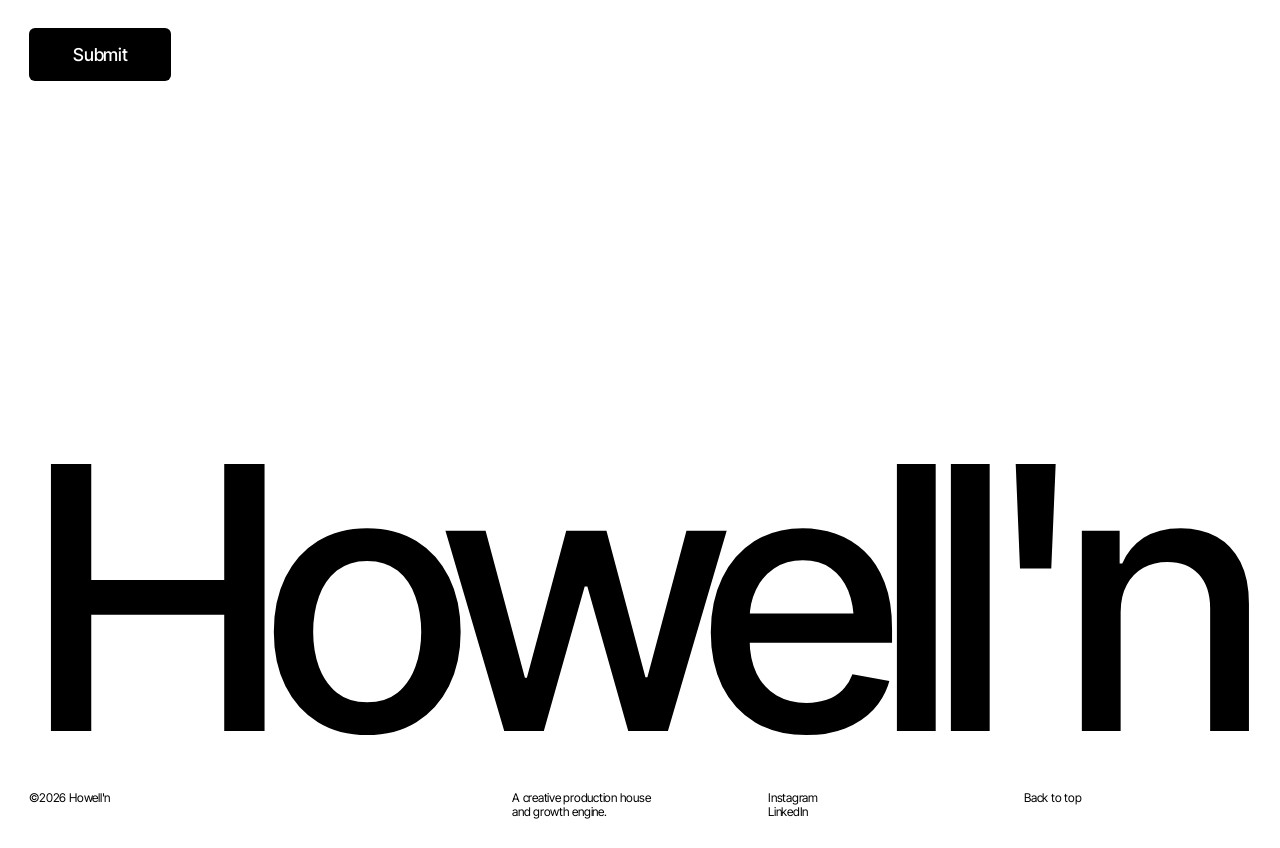
==== commit e2b75cc2: "Reserve your spot pill in place of the header Contact link (v=50) The pill (window.BOOKING in projec" ====
--- a/contact.html
+++ b/contact.html
@@ -19,7 +19,7 @@
   <link rel="preconnect" href="https://fonts.googleapis.com">
   <link rel="preconnect" href="https://fonts.gstatic.com" crossorigin>
   <link href="https://fonts.googleapis.com/css2?family=Inter+Tight:wght@400;500&display=swap" rel="stylesheet">
-  <link rel="stylesheet" href="styles.css?v=47">
+  <link rel="stylesheet" href="styles.css?v=50">
 </head>
 <body class="page-contact">
   <a class="skip-link" href="#main">Skip to content</a>
@@ -136,7 +136,7 @@
     </div>
   </footer>
 
-  <script src="projects.js?v=47"></script>
-  <script src="main.js?v=47"></script>
+  <script src="projects.js?v=50"></script>
+  <script src="main.js?v=50"></script>
 </body>
 </html>
--- a/styles.css
+++ b/styles.css
@@ -857,3 +857,165 @@
 /* a board exported with its own edges: no rounding, full width on phones */
 .cs-narrow img { border-radius: 0; }
 @media (max-width: 768px) { .cs-narrow { width: 100% !important; } }
+
+/* ---------- GRECK case, carried over from the portfolio ----------
+   Runs on the GRECK site's paper (bg in projects.js). Sizes are cqw off the
+   1920 Figma frame, so each block scales with the page width. */
+.cs-ticker, .cs-note, .cs-phones, .cs-tags, .cs-site {
+  margin: 0 calc(var(--gutter) * -1) var(--cs-space);
+}
+.cs-ticker, .cs-note, .cs-phones, .cs-site { container-type: inline-size; }
+
+/* ticker: words and painted dots running left, paused on hover */
+.gk-ticker {
+  overflow: hidden; border-block: 1px solid #000; padding: 2.03cqw 0;
+  font-family: "42dot Sans", "Inter Tight", sans-serif; font-weight: 600;
+  font-size: max(10px, 2.6cqw); line-height: 1.2; text-transform: uppercase; color: #000;
+}
+.gk-track {
+  display: flex; align-items: center; gap: 0.86em; width: max-content; padding-right: 0.86em;
+  animation: gk-tick 40s linear infinite;
+}
+.gk-track span { white-space: nowrap; }
+.gk-track img { height: 1.03em; width: auto; transition: rotate 0.4s cubic-bezier(.2,.7,.1,1); }
+.gk-ticker:hover .gk-track { animation-play-state: paused; }
+.gk-ticker:hover .gk-track img { rotate: 20deg; }
+@keyframes gk-tick { to { transform: translateX(-50%); } }
+
+/* note: the "Her practice" block */
+.cs-note {
+  display: grid; grid-template-columns: 14.43cqw 37.12cqw; padding: 0 0 0 28.02cqw;
+  color: #0E0E0E;
+}
+.cs-note .nt-label, .cs-note .nt-foot {
+  font-family: "Roboto Mono", ui-monospace, monospace; font-size: max(10px, 0.625cqw);
+  letter-spacing: 0.12em; text-transform: uppercase; line-height: 1.3;
+}
+.cs-note .nt-label { color: #6F6A64; padding-top: 0.31cqw; }
+.cs-note p {
+  margin: 0; font-family: "Inter", "Inter Tight", sans-serif; font-weight: 300;
+  font-size: max(18px, 1.65cqw); line-height: 1.3; letter-spacing: -0.01em;
+}
+.cs-note .nt-foot { display: block; margin-top: 2.6cqw; }
+
+/* phones: the row drifts left (paused on hover) while each page scrolls inside
+   its phone. Sizes are the Figma row's: 390 wide, 55 apart */
+.cs-phones { overflow: hidden; }
+.ph-run { touch-action: pan-y; cursor: grab; user-select: none; -webkit-user-select: none; }
+.ph-run:active { cursor: grabbing; }
+.ph-track { display: flex; gap: 2.86cqw; width: max-content; padding-right: 2.86cqw; will-change: transform; }
+.ph { position: relative; flex: none; width: 20.31cqw; aspect-ratio: 390 / 844; overflow: hidden; background: #FBF9F5; }
+.ph img {
+  position: absolute; top: 0; left: 0; width: 100%; height: auto; display: block; pointer-events: none;
+  animation: ph-scroll var(--d) ease-in-out var(--dl) infinite alternate;
+}
+.cs-phones .ph-dots { display: block; width: 53.02cqw; height: auto; margin: 9.4cqw auto 0; }
+@keyframes ph-scroll { 0%, 6% { transform: translateY(0); } 94%, 100% { transform: translateY(var(--end)); } }
+
+/* tags: dropped in one at a time, each landing on the last */
+.cs-tags { position: relative; }
+.cs-tags .tg-bg { position: absolute; inset: 0; width: 100%; height: 100%; display: block; }
+.cs-tags .tg {
+  position: absolute; height: auto; display: block;
+  opacity: 0; transform: translateY(-55%) rotate(var(--r));
+  transition: transform 0.75s cubic-bezier(.3,1.35,.45,1), opacity 0.3s ease;
+  transition-delay: calc(var(--i) * 0.32s);
+}
+.cs-tags.is-in .tg { opacity: 1; transform: none; }
+
+/* site: the desktop pages play through one window, sized like the Figma frame (1440 of 1920) */
+.cs-site .st-view { position: relative; width: 75cqw; margin: 0 auto; overflow: hidden; background: #FBF9F5; }
+.cs-site .st-view img {
+  position: absolute; top: 0; left: 0; width: 100%; height: auto; display: block;
+  opacity: 0; transition: opacity 0.6s ease;
+}
+.cs-site .st-view img.is-on { opacity: 1; z-index: 1; }
+
+@media (prefers-reduced-motion: reduce) {
+  .gk-track, .ph img { animation: none; }
+  .cs-tags .tg { opacity: 1; transform: none; transition: none; }
+}
+@media (max-width: 768px) {
+  .gk-ticker { font-size: 4.17cqw; padding: 3.25cqw 0; }
+  .cs-note { grid-template-columns: 1fr; gap: 14px; padding: 0 var(--gutter); }
+  .cs-note .nt-foot { margin-top: 18px; }
+  .ph { width: 46cqw; }
+  .ph-track { gap: 5cqw; padding-right: 5cqw; }
+  .cs-phones .ph-dots { width: 80cqw; margin-top: 12cqw; }
+  .cs-site .st-view { width: 100cqw; }
+}
+
+/* ---------- "Reserve your spot" pill (window.BOOKING) ----------
+   Takes the place of the header's Contact link, top right. It sits outside the
+   header, which inverts its colours (mix-blend-mode), so it keeps its own white;
+   main.js gives the header a --booking-w gap so Studio stays clear of it. */
+.booking {
+  position: fixed; z-index: 99;
+  top: calc(var(--gutter) + var(--fs-logo) * 0.44); right: var(--gutter);
+  display: flex; align-items: center; gap: 12px;
+  padding: 6px 22px 6px 6px;
+  background: #fff; color: #000;
+  border: 1px solid #e4e4e1; border-radius: 999px;
+  transform: translateY(-50%);
+  transition: transform 0.45s var(--ease), border-color 0.3s ease, box-shadow 0.45s var(--ease);
+  animation: booking-in 0.9s var(--ease) 0.2s backwards; /* backwards, so hover can still move it afterwards */
+}
+body.is-loading .booking { animation-play-state: paused; }
+.booking:hover {
+  transform: translateY(calc(-50% - 2px)) scale(1.03);
+  border-color: #c9c9c5; box-shadow: 0 8px 22px rgba(0, 0, 0, 0.08);
+}
+.booking[aria-current="page"] { border-color: #c9c9c5; }
+.booking-icon {
+  position: relative; flex: none; display: grid; place-items: center;
+  width: 40px; height: 40px; border-radius: 50%; background: #e8e8e4;
+}
+/* a soft ring that leaves the icon every few seconds, with the bolt flashing */
+.booking-icon::after {
+  content: ""; position: absolute; inset: 0; border-radius: 50%;
+  border: 1px solid #000; opacity: 0;
+  animation: booking-ring 4s ease-out 1.6s infinite;
+}
+.booking-icon svg { animation: booking-flash 4s ease-in-out 1.6s infinite; }
+.booking:hover .booking-icon svg { animation: booking-zap 0.5s ease-in-out; }
+.booking-text { display: flex; flex-direction: column; line-height: 1.2; white-space: nowrap; }
+.booking-title { font-size: 17px; font-weight: 500; letter-spacing: -0.01em; }
+.booking-note { font-size: 13px; color: var(--muted-2); }
+
+@keyframes booking-in {
+  from { opacity: 0; transform: translateY(calc(-50% - 14px)) scale(0.94); }
+  to   { opacity: 1; transform: translateY(-50%); }
+}
+@keyframes booking-ring {
+  0%   { opacity: 0.35; transform: scale(1); }
+  30%  { opacity: 0; transform: scale(1.6); }
+  100% { opacity: 0; transform: scale(1.6); }
+}
+@keyframes booking-flash {
+  0%, 14%, 100% { opacity: 1; transform: none; }
+  4%  { opacity: 0.25; transform: scale(0.85); }
+  8%  { opacity: 1; transform: scale(1.15) rotate(-8deg); }
+}
+@keyframes booking-zap {
+  0%, 100% { transform: none; }
+  25% { transform: rotate(-14deg) scale(1.15); }
+  50% { transform: rotate(10deg) scale(1.15); }
+  75% { transform: rotate(-6deg); }
+}
+@media (prefers-reduced-motion: reduce) {
+  .booking, .booking-icon::after, .booking-icon svg, .booking:hover .booking-icon svg { animation: none; }
+  .booking:hover { transform: translateY(-50%); }
+}
+@media (max-width: 720px) {
+  .booking { gap: 8px; padding: 4px 14px 4px 4px; }
+  .booking-icon { width: 30px; height: 30px; }
+  .booking-icon svg { width: 12px; height: 12px; }
+  .booking-title { font-size: 13px; }
+  .booking-note { font-size: 11px; }
+}
+@media (max-width: 370px) {
+  .booking { padding-left: 12px; }
+  .booking-icon { display: none; }
+}
+/* room for the pill at the end of the header row */
+.has-booking .header-right { padding-right: calc(var(--booking-w, 0px) + 1.1em); }
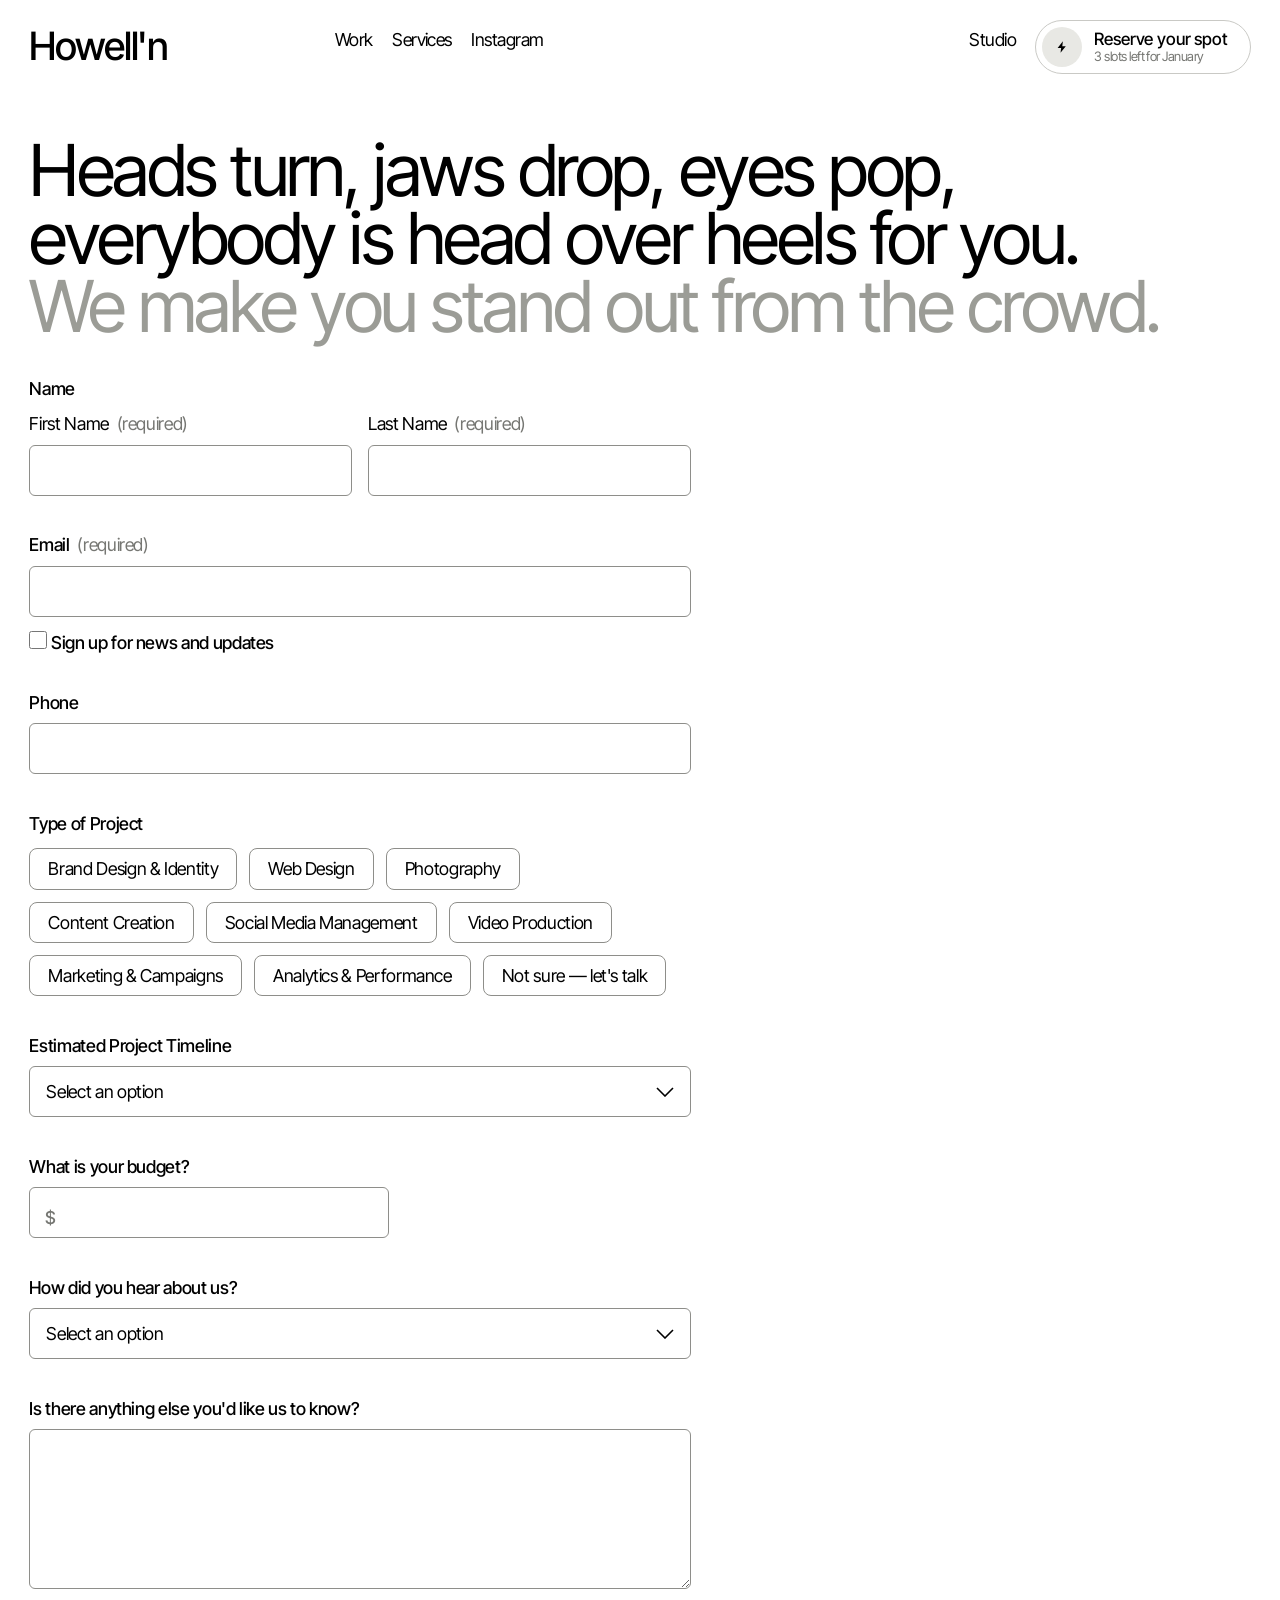
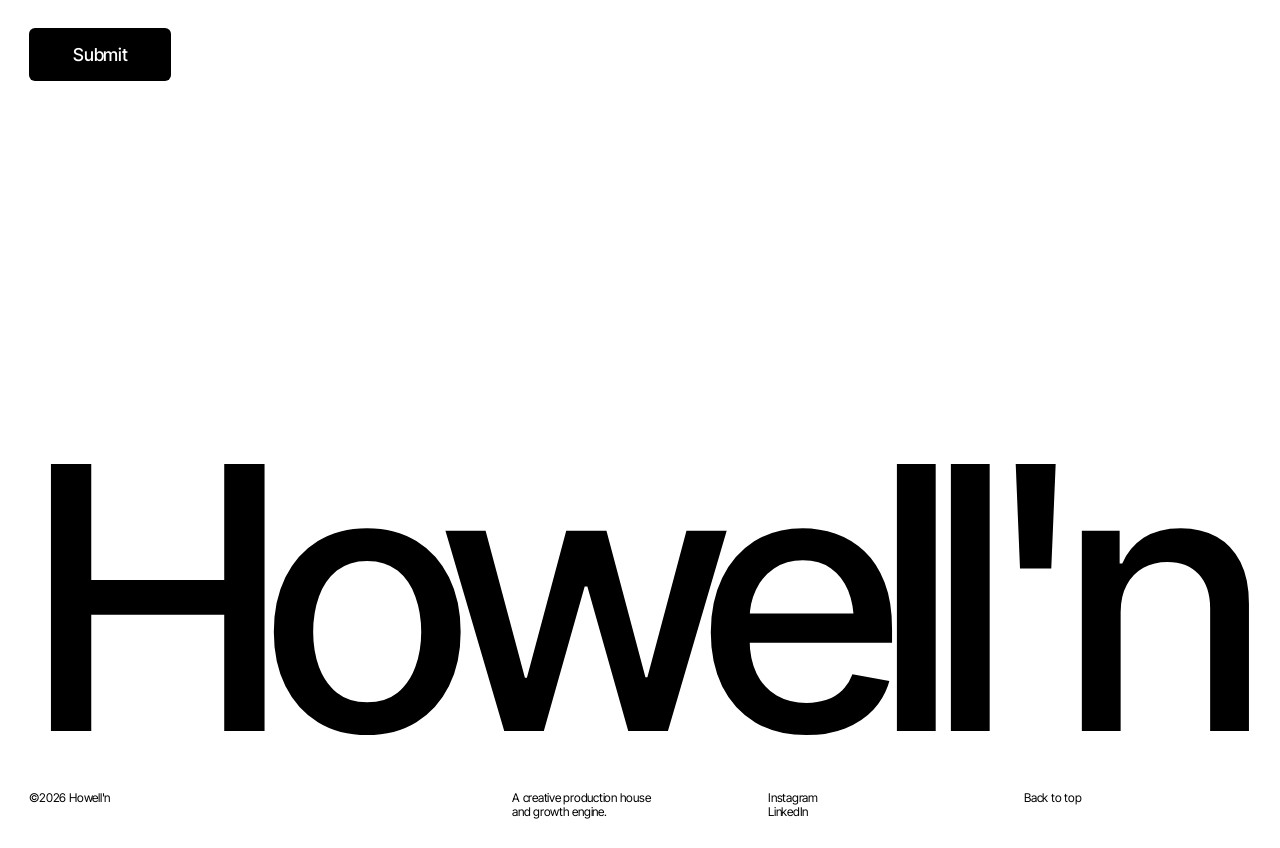
==== commit eac12d79: "Dazzling Doggie Duvet: re-cut from the portfolio Figma frame (1-405), v=51 New website mockup in pla" ====
--- a/contact.html
+++ b/contact.html
@@ -19,7 +19,7 @@
   <link rel="preconnect" href="https://fonts.googleapis.com">
   <link rel="preconnect" href="https://fonts.gstatic.com" crossorigin>
   <link href="https://fonts.googleapis.com/css2?family=Inter+Tight:wght@400;500&display=swap" rel="stylesheet">
-  <link rel="stylesheet" href="styles.css?v=50">
+  <link rel="stylesheet" href="styles.css?v=51">
 </head>
 <body class="page-contact">
   <a class="skip-link" href="#main">Skip to content</a>
@@ -136,7 +136,7 @@
     </div>
   </footer>
 
-  <script src="projects.js?v=50"></script>
-  <script src="main.js?v=50"></script>
+  <script src="projects.js?v=51"></script>
+  <script src="main.js?v=51"></script>
 </body>
 </html>
